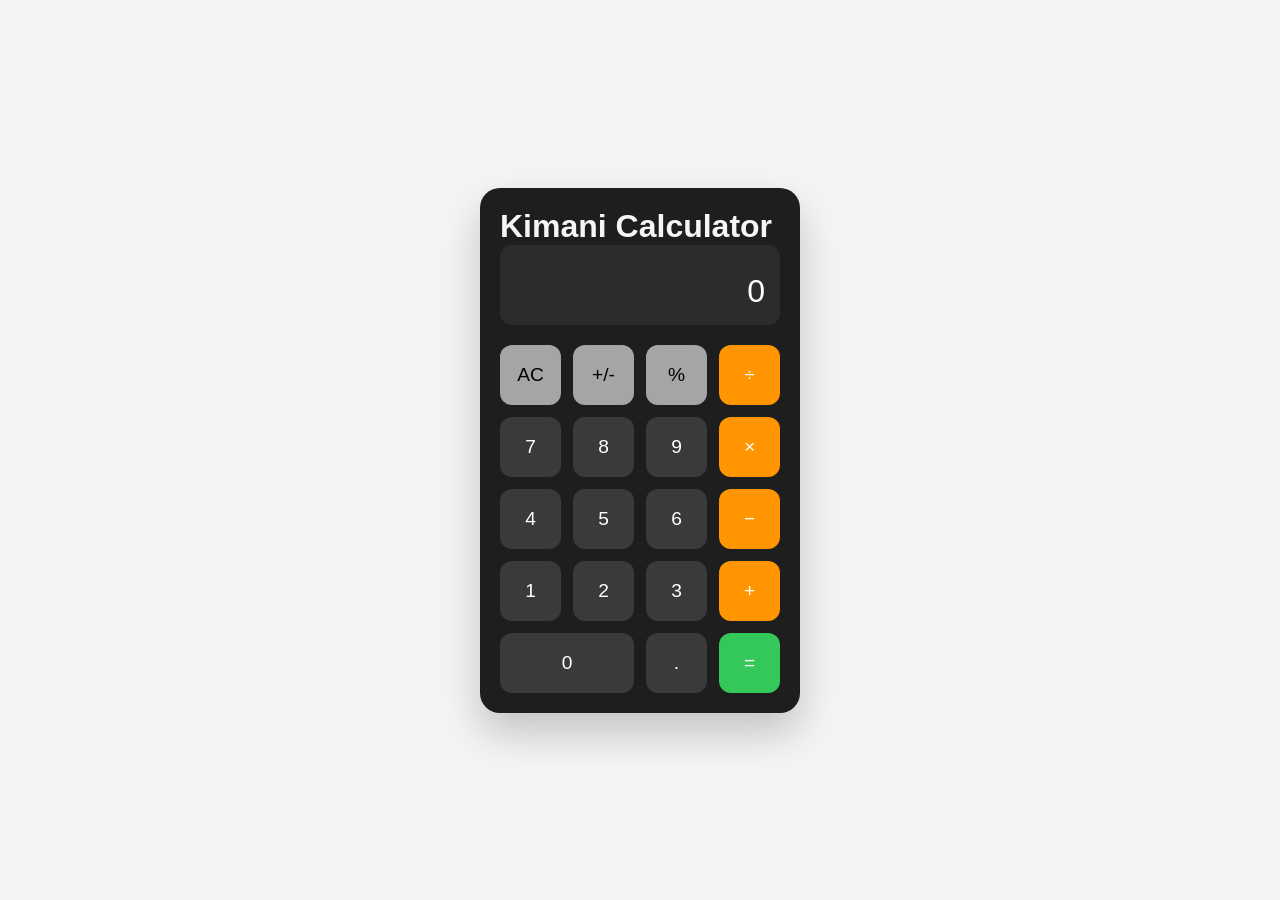
==== calc/index.html @ 845504a6 "coded a simple calc and temp converter" ====
<!DOCTYPE html>
<html lang="en">
<head>
<meta charset="UTF-8">
<meta name="viewport" content="width=device-width, initial-scale=1.0">
<title>Calculator UI</title>
<link rel="stylesheet" href="style.css">
</head>

<body>

<div class="calculator">
    <h1>Kimani Calculator</h1>
    <div class="display">0</div>

    <div class="buttons">
        <button class="btn-clear">AC</button>
        <button class="btn-clear">+/-</button>
        <button class="btn-clear">%</button>
        <button class="btn-operator">÷</button>

        <button class="btn-number">7</button>
        <button class="btn-number">8</button>
        <button class="btn-number">9</button>
        <button class="btn-operator">×</button>

        <button class="btn-number">4</button>
        <button class="btn-number">5</button>
        <button class="btn-number">6</button>
        <button class="btn-operator">−</button>

        <button class="btn-number">1</button>
        <button class="btn-number">2</button>
        <button class="btn-number">3</button>
        <button class="btn-operator">+</button>

        <button class="btn-number" style="grid-column: span 2;">0</button>
        <button class="btn-number">.</button>
        <button class="btn-equal">=</button>
    </div>
</div>

</body>
</html>
---- calc/style.css ----
* {
    margin: 0;
    padding: 0;
    box-sizing: border-box;
    font-family: Arial, Helvetica, sans-serif;
}

body {
    height: 100vh;
    display: flex;
    justify-content: center;
    align-items: center;
    background: #f4f4f4;
}
h1 {
    color: whitesmoke;
    font-size: 2em;
    padding: auto;
}
.calculator {
    width: 320px;
    background: #1e1e1e;
    padding: 20px;
    border-radius: 20px;
    box-shadow: 0 20px 40px rgba(0,0,0,0.2);
}

.display {
    background: #2c2c2c;
    color: white;
    height: 80px;
    border-radius: 12px;
    padding: 15px;
    text-align: right;
    font-size: 2rem;
    display: flex;
    align-items: flex-end;
    justify-content: flex-end;
    margin-bottom: 20px;
    overflow: hidden;
}

.buttons {
    display: grid;
    grid-template-columns: repeat(4, 1fr);
    gap: 12px;
}

button {
    height: 60px;
    border: none;
    border-radius: 12px;
    font-size: 1.2rem;
    cursor: pointer;
    transition: 0.2s ease;
}

button:active {
    transform: scale(0.95);
}

.btn-number {
    background: #3a3a3a;
    color: white;
}

.btn-operator {
    background: #ff9500;
    color: white;
}

.btn-clear {
    background: #a5a5a5;
    color: black;
}

.btn-equal {
    background: #34c759;
    color: white;
    /* grid-column: span 2; */
}
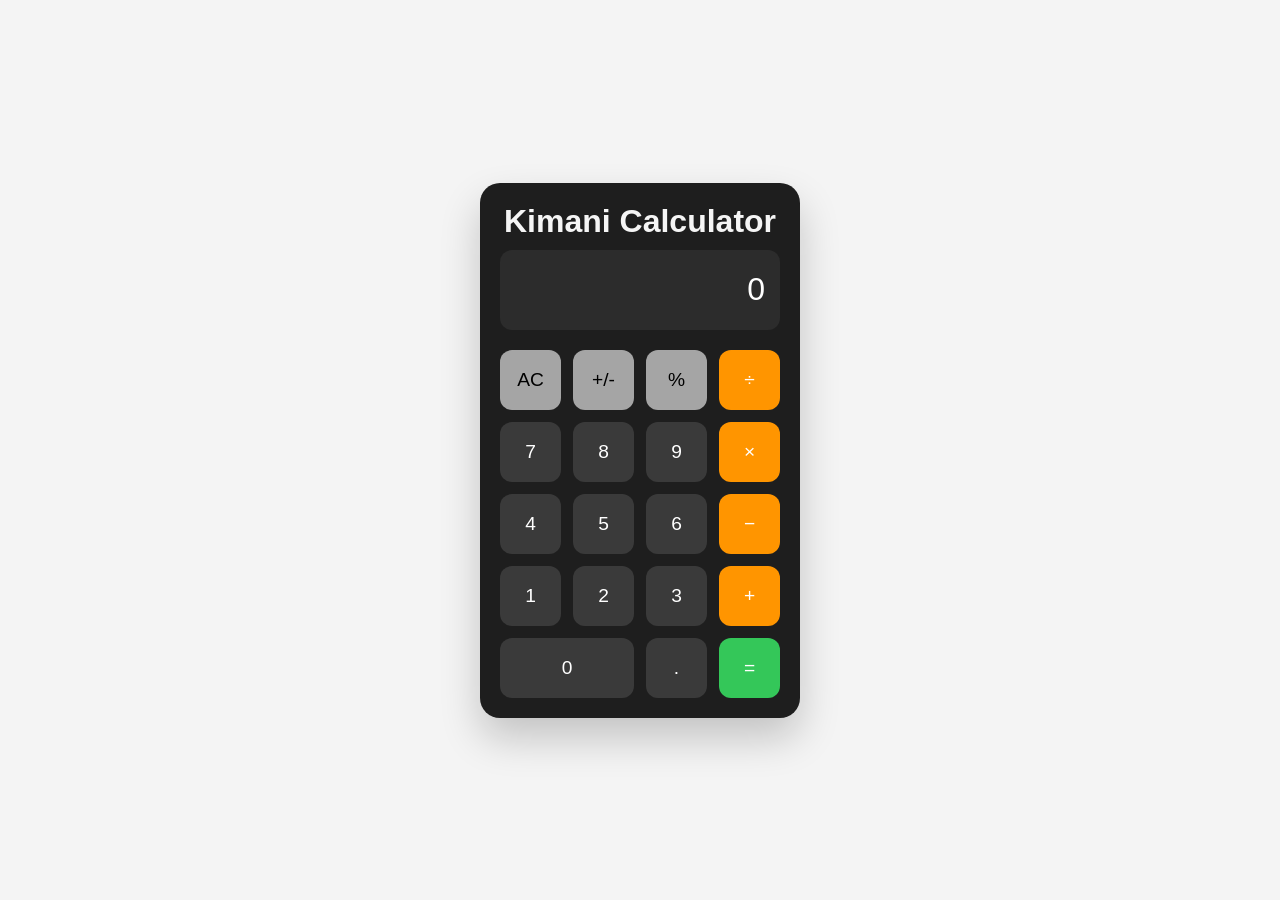
==== commit a1343852: "updated the calc that I have written myself" ====
--- a/calc/index.html
+++ b/calc/index.html
@@ -11,34 +11,35 @@
 
 <div class="calculator">
     <h1>Kimani Calculator</h1>
-    <div class="display">0</div>
+    <div class="display" id="display">0</div>
 
     <div class="buttons">
-        <button class="btn-clear">AC</button>
-        <button class="btn-clear">+/-</button>
-        <button class="btn-clear">%</button>
-        <button class="btn-operator">÷</button>
+        <button class="btn-clear" onclick="clearDisplay()">AC</button>
+        <button class="btn-clear" onclick="toggleSign()">+/-</button>
+        <button class="btn-clear" onclick="percentage()">%</button>
+        <button class="btn-operator" onclick="appendOperation('/')">÷</button>
 
-        <button class="btn-number">7</button>
-        <button class="btn-number">8</button>
-        <button class="btn-number">9</button>
-        <button class="btn-operator">×</button>
+        <button class="btn-number" onclick="appendNumber('7')">7</button>
+        <button class="btn-number" onclick="appendNumber('8')">8</button>
+        <button class="btn-number" onclick="appendNumber('9')">9</button>
+        <button class="btn-operator" onclick="appendOperation('*')">×</button>
 
-        <button class="btn-number">4</button>
-        <button class="btn-number">5</button>
-        <button class="btn-number">6</button>
-        <button class="btn-operator">−</button>
+        <button class="btn-number" onclick="appendNumber('4')">4</button>
+        <button class="btn-number" onclick="appendNumber('5')">5</button>
+        <button class="btn-number" onclick="appendNumber('6')">6</button>
+        <button class="btn-operator" onclick="appendOperation('-')">−</button>
 
-        <button class="btn-number">1</button>
-        <button class="btn-number">2</button>
-        <button class="btn-number">3</button>
-        <button class="btn-operator">+</button>
+        <button class="btn-number" onclick="appendNumber('1')">1</button>
+        <button class="btn-number" onclick="appendNumber('2')">2</button>
+        <button class="btn-number" onclick="appendNumber('3')">3</button>
+        <button class="btn-operator" onclick="appendOperation('+')">+</button>
 
-        <button class="btn-number" style="grid-column: span 2;">0</button>
-        <button class="btn-number">.</button>
-        <button class="btn-equal">=</button>
+        <button class="btn-number" style="grid-column: span 2;" onclick="appendNumber('0')">0</button>
+        <button class="btn-number" onclick="appendNumber('.')">.</button>
+        <button class="btn-equal" onclick="calculate()">=</button>
     </div>
 </div>
 
+<script src="script.js"></script>
 </body>
 </html>
--- a/calc/style.css
+++ b/calc/style.css
@@ -16,6 +16,8 @@
     color: whitesmoke;
     font-size: 2em;
     padding: auto;
+    margin-bottom: 10px;
+    text-align: center;
 }
 .calculator {
     width: 320px;
@@ -34,10 +36,11 @@
     text-align: right;
     font-size: 2rem;
     display: flex;
-    align-items: flex-end;
+    align-items: center;
     justify-content: flex-end;
     margin-bottom: 20px;
     overflow: hidden;
+    word-break: break-all;
 }
 
 .buttons {
@@ -77,5 +80,4 @@
 .btn-equal {
     background: #34c759;
     color: white;
-    /* grid-column: span 2; */
 }
